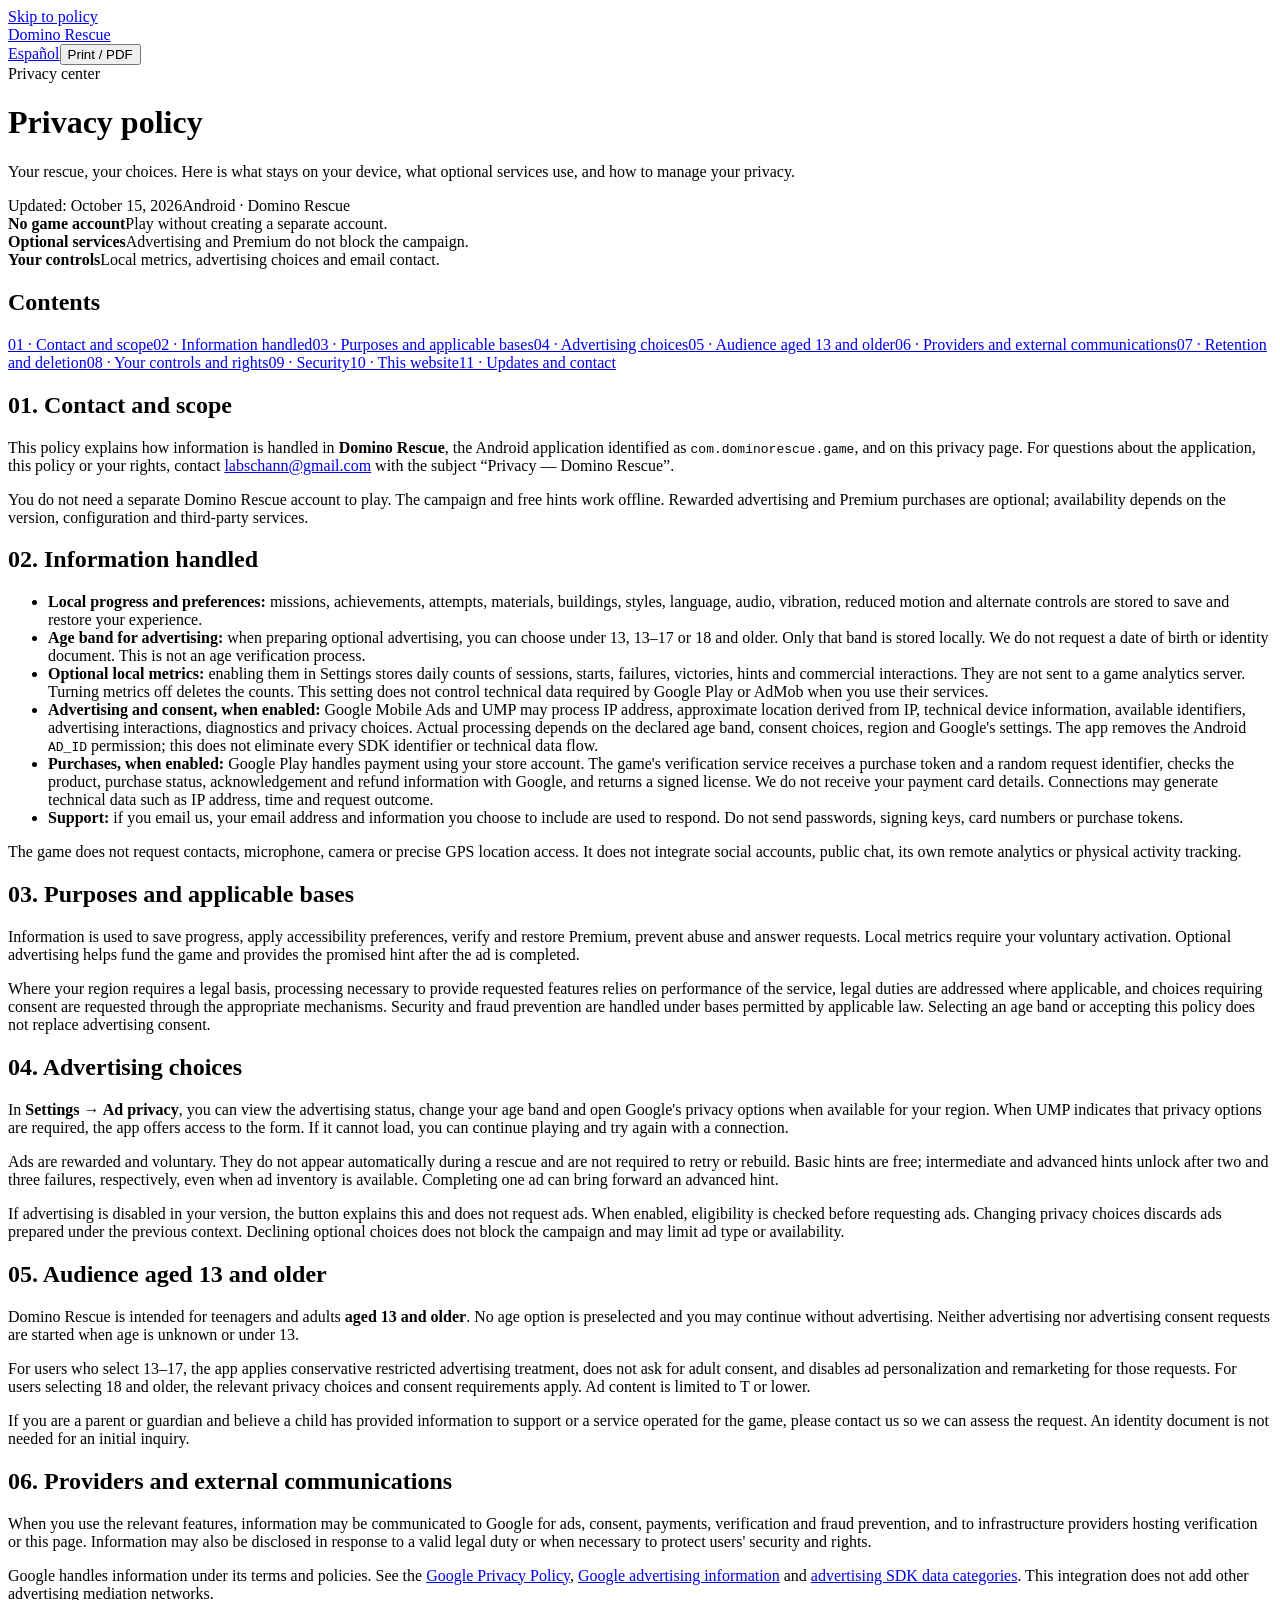
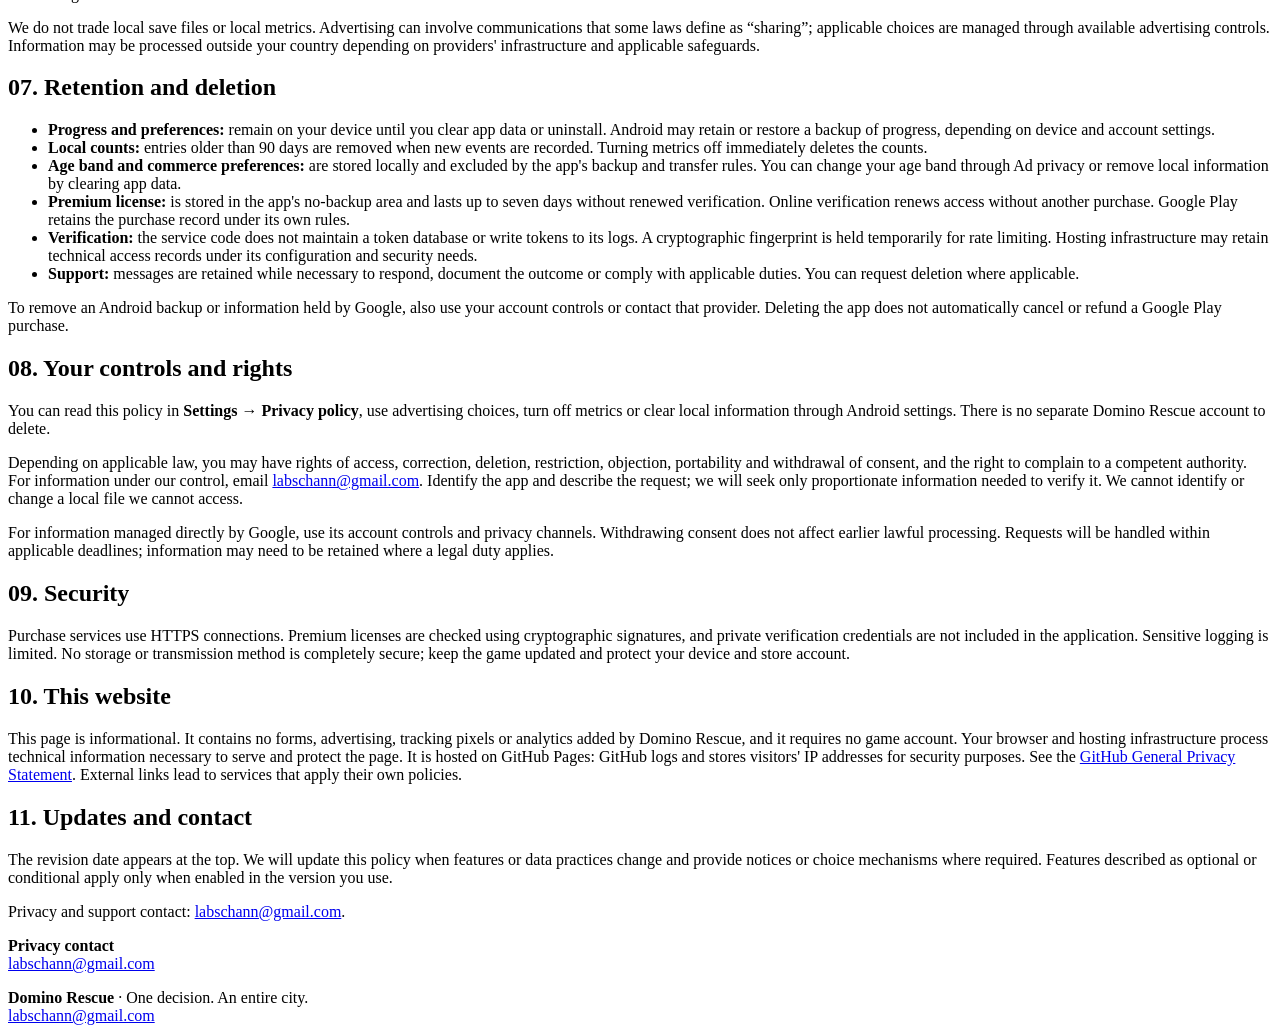
==== privacy-en.html @ f4d6b591 "Publicar política de privacidad bilingüe de Domino Rescue" ====
<!doctype html>
<html lang="en"><head><meta charset="utf-8"><meta name="viewport" content="width=device-width,initial-scale=1"><title>Privacy policy · Domino Rescue</title><meta name="description" content="Your rescue, your choices. Here is what stays on your device, what optional services use, and how to manage your privacy."><meta name="referrer" content="no-referrer"><meta http-equiv="Content-Security-Policy" content="default-src 'none'; style-src 'self'; script-src 'self'; img-src 'self'; base-uri 'none'; form-action 'none'"><meta name="theme-color" content="#0c2335"><link rel="stylesheet" href="/domino-rescue-privacidad/styles.css"><link rel="canonical" href="https://labschann.github.io/domino-rescue-privacidad/privacy-en.html"><link rel="alternate" hreflang="es" href="https://labschann.github.io/domino-rescue-privacidad/"><link rel="alternate" hreflang="en" href="https://labschann.github.io/domino-rescue-privacidad/privacy-en.html"></head>
<body><a class="skip" href="#policy">Skip to policy</a><header><div class="top"><a class="brand" href="/domino-rescue-privacidad/privacy-en.html"><span class="tiles" aria-hidden="true"><i class="tile"></i><i class="tile"></i></span>Domino Rescue</a><div class="tools"><a href="/domino-rescue-privacidad/" lang="es">Español</a><button type="button" id="print">Print / PDF</button></div></div></header>
<main><div class="hero"><div class="eyebrow">Privacy center</div><h1>Privacy policy</h1><p class="intro">Your rescue, your choices. Here is what stays on your device, what optional services use, and how to manage your privacy.</p><div class="meta"><span>Updated: October 15, 2026</span><span>Android · Domino Rescue</span></div><div class="summary"><div><strong>No game account</strong>Play without creating a separate account.</div><div><strong>Optional services</strong>Advertising and Premium do not block the campaign.</div><div><strong>Your controls</strong>Local metrics, advertising choices and email contact.</div></div></div>
<div class="layout"><nav class="toc" aria-label="Policy contents"><h2>Contents</h2><a href="#responsable">01 · Contact and scope</a><a href="#datos">02 · Information handled</a><a href="#fines">03 · Purposes and applicable bases</a><a href="#anuncios">04 · Advertising choices</a><a href="#menores">05 · Audience aged 13 and older</a><a href="#terceros">06 · Providers and external communications</a><a href="#conservacion">07 · Retention and deletion</a><a href="#derechos">08 · Your controls and rights</a><a href="#seguridad">09 · Security</a><a href="#web">10 · This website</a><a href="#cambios">11 · Updates and contact</a></nav><article id="policy"><section id="responsable"><h2>01. Contact and scope</h2><p>This policy explains how information is handled in <strong>Domino Rescue</strong>, the Android application identified as <code>com.dominorescue.game</code>, and on this privacy page. For questions about the application, this policy or your rights, contact <a href="mailto:labschann@gmail.com">labschann@gmail.com</a> with the subject “Privacy — Domino Rescue”.</p>
<p>You do not need a separate Domino Rescue account to play. The campaign and free hints work offline. Rewarded advertising and Premium purchases are optional; availability depends on the version, configuration and third-party services.</p></section>
<section id="datos"><h2>02. Information handled</h2><ul><li><strong>Local progress and preferences:</strong> missions, achievements, attempts, materials, buildings, styles, language, audio, vibration, reduced motion and alternate controls are stored to save and restore your experience.</li>
<li><strong>Age band for advertising:</strong> when preparing optional advertising, you can choose under 13, 13–17 or 18 and older. Only that band is stored locally. We do not request a date of birth or identity document. This is not an age verification process.</li>
<li><strong>Optional local metrics:</strong> enabling them in Settings stores daily counts of sessions, starts, failures, victories, hints and commercial interactions. They are not sent to a game analytics server. Turning metrics off deletes the counts. This setting does not control technical data required by Google Play or AdMob when you use their services.</li>
<li><strong>Advertising and consent, when enabled:</strong> Google Mobile Ads and UMP may process IP address, approximate location derived from IP, technical device information, available identifiers, advertising interactions, diagnostics and privacy choices. Actual processing depends on the declared age band, consent choices, region and Google's settings. The app removes the Android <code>AD_ID</code> permission; this does not eliminate every SDK identifier or technical data flow.</li>
<li><strong>Purchases, when enabled:</strong> Google Play handles payment using your store account. The game's verification service receives a purchase token and a random request identifier, checks the product, purchase status, acknowledgement and refund information with Google, and returns a signed license. We do not receive your payment card details. Connections may generate technical data such as IP address, time and request outcome.</li>
<li><strong>Support:</strong> if you email us, your email address and information you choose to include are used to respond. Do not send passwords, signing keys, card numbers or purchase tokens.</li></ul>
<p>The game does not request contacts, microphone, camera or precise GPS location access. It does not integrate social accounts, public chat, its own remote analytics or physical activity tracking.</p></section>
<section id="fines"><h2>03. Purposes and applicable bases</h2><p>Information is used to save progress, apply accessibility preferences, verify and restore Premium, prevent abuse and answer requests. Local metrics require your voluntary activation. Optional advertising helps fund the game and provides the promised hint after the ad is completed.</p>
<p>Where your region requires a legal basis, processing necessary to provide requested features relies on performance of the service, legal duties are addressed where applicable, and choices requiring consent are requested through the appropriate mechanisms. Security and fraud prevention are handled under bases permitted by applicable law. Selecting an age band or accepting this policy does not replace advertising consent.</p></section>
<section id="anuncios"><h2>04. Advertising choices</h2><p>In <strong>Settings → Ad privacy</strong>, you can view the advertising status, change your age band and open Google's privacy options when available for your region. When UMP indicates that privacy options are required, the app offers access to the form. If it cannot load, you can continue playing and try again with a connection.</p>
<p>Ads are rewarded and voluntary. They do not appear automatically during a rescue and are not required to retry or rebuild. Basic hints are free; intermediate and advanced hints unlock after two and three failures, respectively, even when ad inventory is available. Completing one ad can bring forward an advanced hint.</p>
<p>If advertising is disabled in your version, the button explains this and does not request ads. When enabled, eligibility is checked before requesting ads. Changing privacy choices discards ads prepared under the previous context. Declining optional choices does not block the campaign and may limit ad type or availability.</p></section>
<section id="menores"><h2>05. Audience aged 13 and older</h2><p>Domino Rescue is intended for teenagers and adults <strong>aged 13 and older</strong>. No age option is preselected and you may continue without advertising. Neither advertising nor advertising consent requests are started when age is unknown or under 13.</p>
<p>For users who select 13–17, the app applies conservative restricted advertising treatment, does not ask for adult consent, and disables ad personalization and remarketing for those requests. For users selecting 18 and older, the relevant privacy choices and consent requirements apply. Ad content is limited to T or lower.</p>
<p>If you are a parent or guardian and believe a child has provided information to support or a service operated for the game, please contact us so we can assess the request. An identity document is not needed for an initial inquiry.</p></section>
<section id="terceros"><h2>06. Providers and external communications</h2><p>When you use the relevant features, information may be communicated to Google for ads, consent, payments, verification and fraud prevention, and to infrastructure providers hosting verification or this page. Information may also be disclosed in response to a valid legal duty or when necessary to protect users' security and rights.</p>
<p>Google handles information under its terms and policies. See the <a href="https://policies.google.com/privacy">Google Privacy Policy</a>, <a href="https://policies.google.com/technologies/ads">Google advertising information</a> and <a href="https://developers.google.com/admob/android/privacy/play-data-disclosure">advertising SDK data categories</a>. This integration does not add other advertising mediation networks.</p>
<p>We do not trade local save files or local metrics. Advertising can involve communications that some laws define as “sharing”; applicable choices are managed through available advertising controls. Information may be processed outside your country depending on providers' infrastructure and applicable safeguards.</p></section>
<section id="conservacion"><h2>07. Retention and deletion</h2><ul><li><strong>Progress and preferences:</strong> remain on your device until you clear app data or uninstall. Android may retain or restore a backup of progress, depending on device and account settings.</li>
<li><strong>Local counts:</strong> entries older than 90 days are removed when new events are recorded. Turning metrics off immediately deletes the counts.</li>
<li><strong>Age band and commerce preferences:</strong> are stored locally and excluded by the app's backup and transfer rules. You can change your age band through Ad privacy or remove local information by clearing app data.</li>
<li><strong>Premium license:</strong> is stored in the app's no-backup area and lasts up to seven days without renewed verification. Online verification renews access without another purchase. Google Play retains the purchase record under its own rules.</li>
<li><strong>Verification:</strong> the service code does not maintain a token database or write tokens to its logs. A cryptographic fingerprint is held temporarily for rate limiting. Hosting infrastructure may retain technical access records under its configuration and security needs.</li>
<li><strong>Support:</strong> messages are retained while necessary to respond, document the outcome or comply with applicable duties. You can request deletion where applicable.</li></ul>
<p>To remove an Android backup or information held by Google, also use your account controls or contact that provider. Deleting the app does not automatically cancel or refund a Google Play purchase.</p></section>
<section id="derechos"><h2>08. Your controls and rights</h2><p>You can read this policy in <strong>Settings → Privacy policy</strong>, use advertising choices, turn off metrics or clear local information through Android settings. There is no separate Domino Rescue account to delete.</p>
<p>Depending on applicable law, you may have rights of access, correction, deletion, restriction, objection, portability and withdrawal of consent, and the right to complain to a competent authority. For information under our control, email <a href="mailto:labschann@gmail.com">labschann@gmail.com</a>. Identify the app and describe the request; we will seek only proportionate information needed to verify it. We cannot identify or change a local file we cannot access.</p>
<p>For information managed directly by Google, use its account controls and privacy channels. Withdrawing consent does not affect earlier lawful processing. Requests will be handled within applicable deadlines; information may need to be retained where a legal duty applies.</p></section>
<section id="seguridad"><h2>09. Security</h2><p>Purchase services use HTTPS connections. Premium licenses are checked using cryptographic signatures, and private verification credentials are not included in the application. Sensitive logging is limited. No storage or transmission method is completely secure; keep the game updated and protect your device and store account.</p></section>
<section id="web"><h2>10. This website</h2><p>This page is informational. It contains no forms, advertising, tracking pixels or analytics added by Domino Rescue, and it requires no game account. Your browser and hosting infrastructure process technical information necessary to serve and protect the page. It is hosted on GitHub Pages: GitHub logs and stores visitors' IP addresses for security purposes. See the <a href="https://docs.github.com/en/site-policy/privacy-policies/github-general-privacy-statement">GitHub General Privacy Statement</a>. External links lead to services that apply their own policies.</p></section>
<section id="cambios"><h2>11. Updates and contact</h2><p>The revision date appears at the top. We will update this policy when features or data practices change and provide notices or choice mechanisms where required. Features described as optional or conditional apply only when enabled in the version you use.</p>
<p>Privacy and support contact: <a href="mailto:labschann@gmail.com">labschann@gmail.com</a>.</p></section><p class="contact"><strong>Privacy contact</strong><br><a href="mailto:labschann@gmail.com">labschann@gmail.com</a></p></article></div></main>
<footer><strong>Domino Rescue</strong> · One decision. An entire city.<br><a href="mailto:labschann@gmail.com">labschann@gmail.com</a></footer><script src="/domino-rescue-privacidad/page.js" defer></script></body></html>
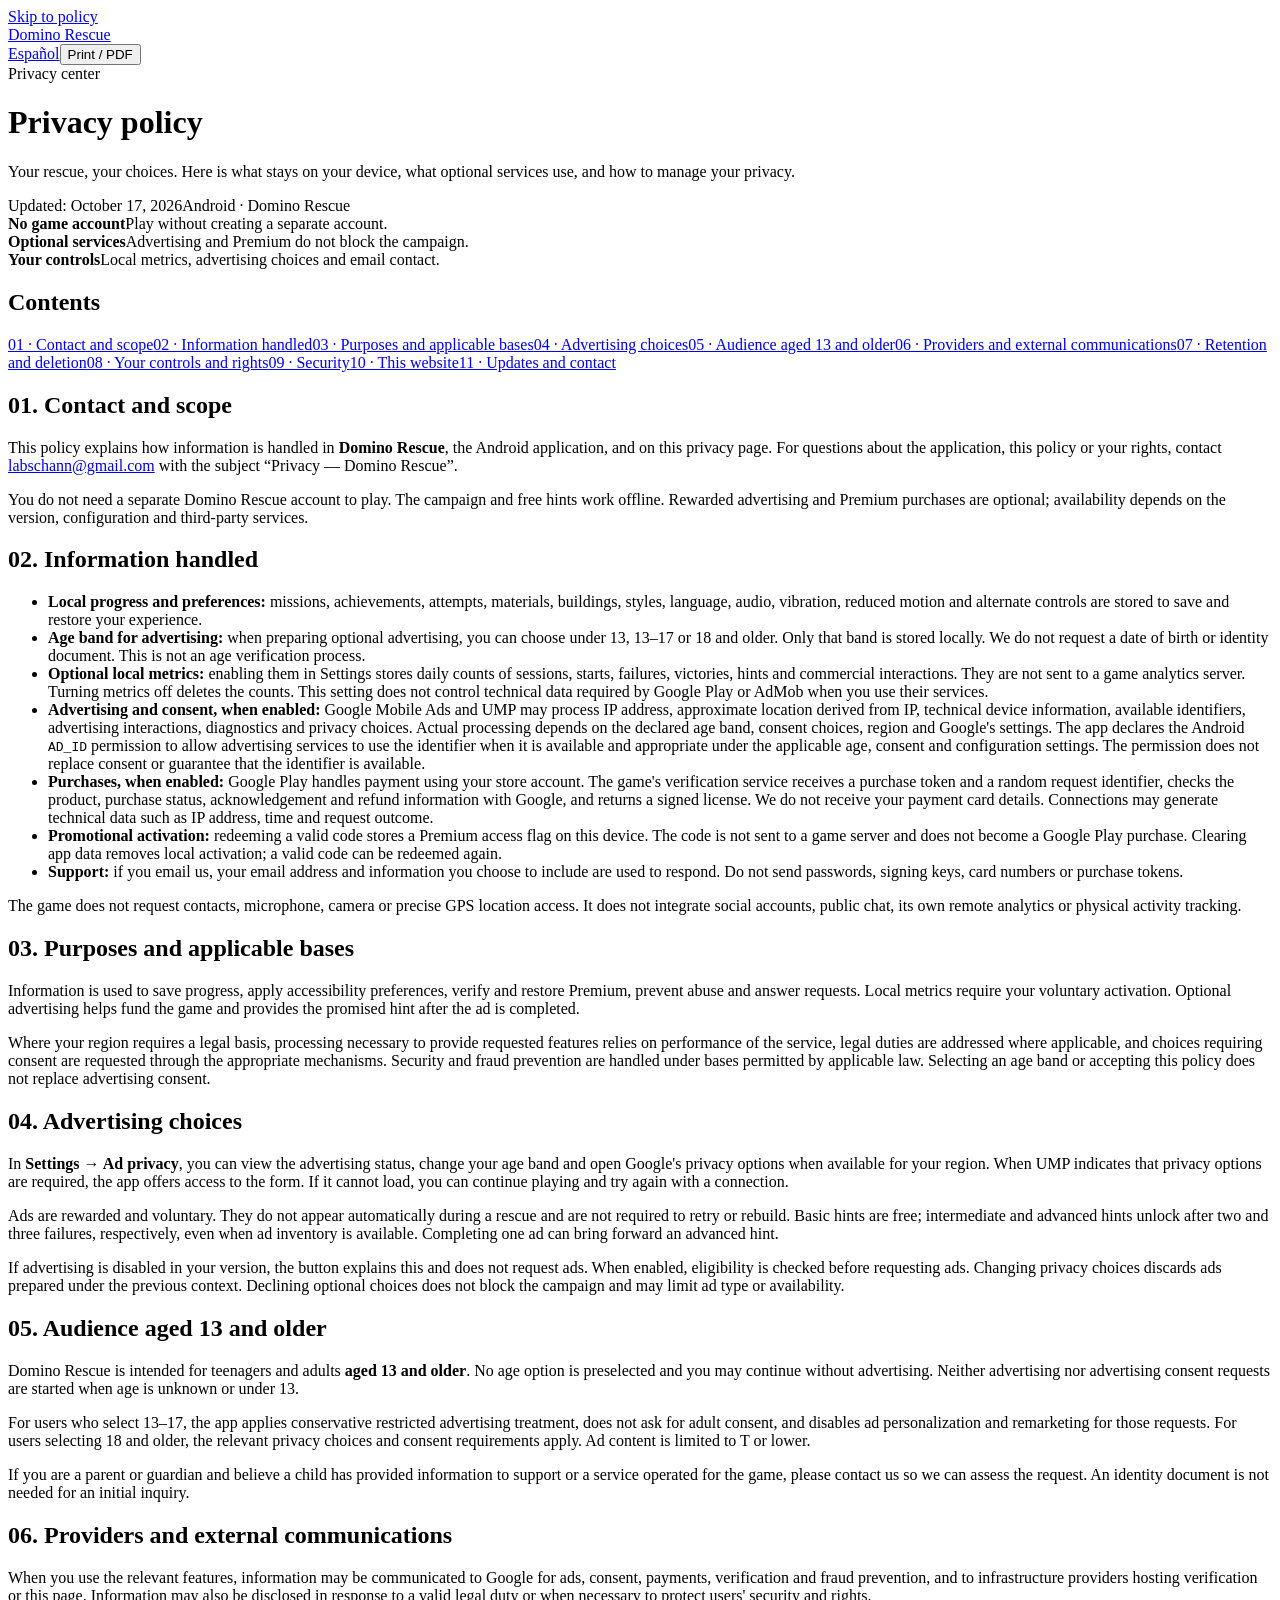
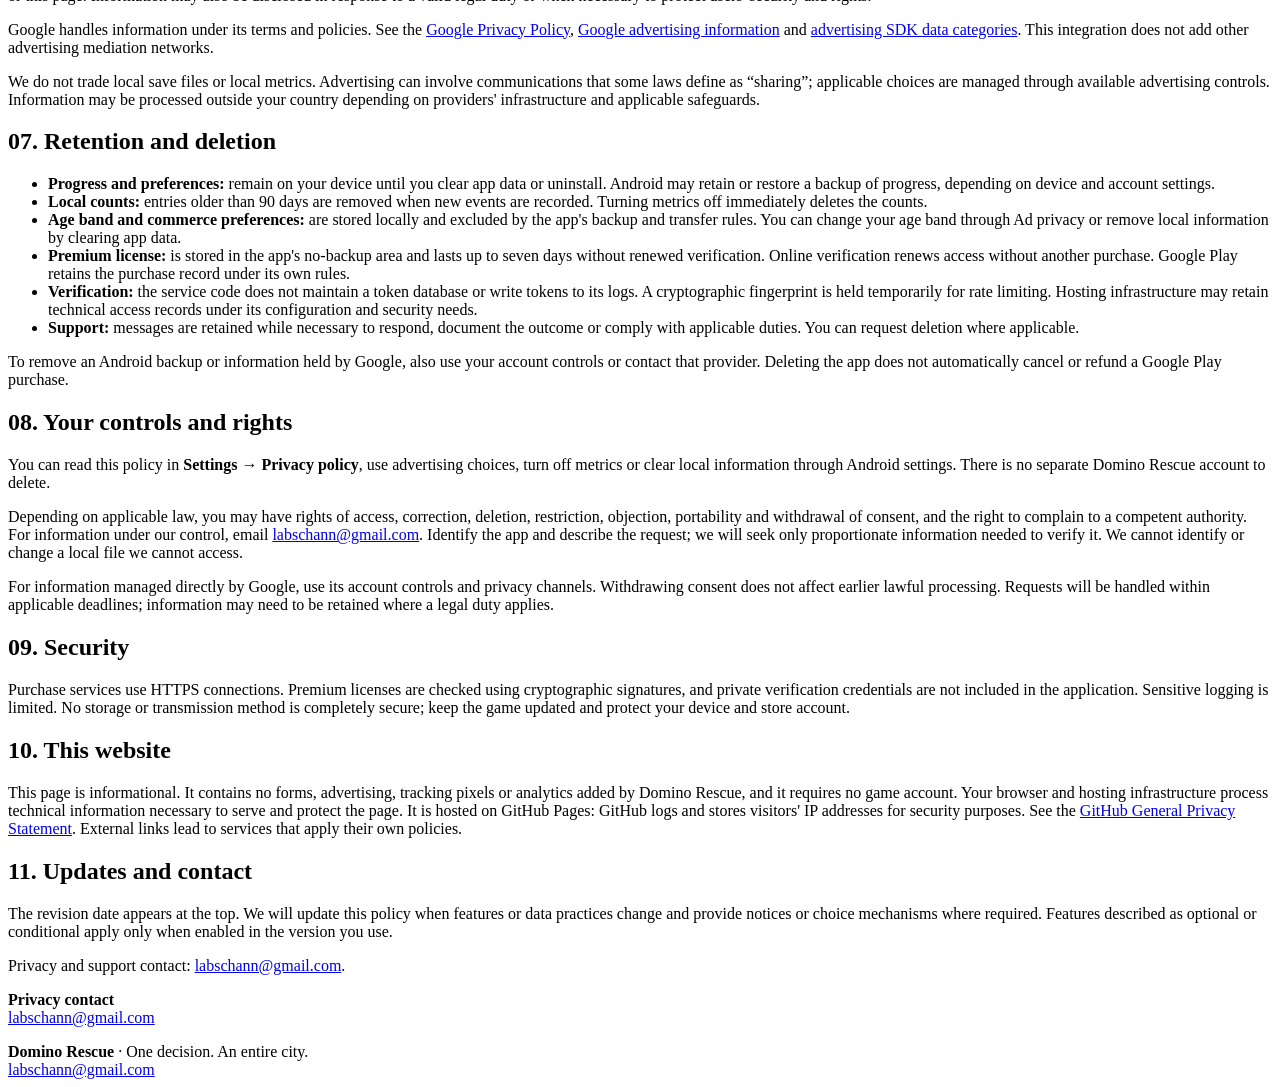
==== commit 950d45bc: "Actualizar privacidad: retirar identificador y explicar AD_ID y promoción" ====
--- a/privacy-en.html
+++ b/privacy-en.html
@@ -1,14 +1,15 @@
 <!doctype html>
 <html lang="en"><head><meta charset="utf-8"><meta name="viewport" content="width=device-width,initial-scale=1"><title>Privacy policy · Domino Rescue</title><meta name="description" content="Your rescue, your choices. Here is what stays on your device, what optional services use, and how to manage your privacy."><meta name="referrer" content="no-referrer"><meta http-equiv="Content-Security-Policy" content="default-src 'none'; style-src 'self'; script-src 'self'; img-src 'self'; base-uri 'none'; form-action 'none'"><meta name="theme-color" content="#0c2335"><link rel="stylesheet" href="/domino-rescue-privacidad/styles.css"><link rel="canonical" href="https://labschann.github.io/domino-rescue-privacidad/privacy-en.html"><link rel="alternate" hreflang="es" href="https://labschann.github.io/domino-rescue-privacidad/"><link rel="alternate" hreflang="en" href="https://labschann.github.io/domino-rescue-privacidad/privacy-en.html"></head>
 <body><a class="skip" href="#policy">Skip to policy</a><header><div class="top"><a class="brand" href="/domino-rescue-privacidad/privacy-en.html"><span class="tiles" aria-hidden="true"><i class="tile"></i><i class="tile"></i></span>Domino Rescue</a><div class="tools"><a href="/domino-rescue-privacidad/" lang="es">Español</a><button type="button" id="print">Print / PDF</button></div></div></header>
-<main><div class="hero"><div class="eyebrow">Privacy center</div><h1>Privacy policy</h1><p class="intro">Your rescue, your choices. Here is what stays on your device, what optional services use, and how to manage your privacy.</p><div class="meta"><span>Updated: October 15, 2026</span><span>Android · Domino Rescue</span></div><div class="summary"><div><strong>No game account</strong>Play without creating a separate account.</div><div><strong>Optional services</strong>Advertising and Premium do not block the campaign.</div><div><strong>Your controls</strong>Local metrics, advertising choices and email contact.</div></div></div>
-<div class="layout"><nav class="toc" aria-label="Policy contents"><h2>Contents</h2><a href="#responsable">01 · Contact and scope</a><a href="#datos">02 · Information handled</a><a href="#fines">03 · Purposes and applicable bases</a><a href="#anuncios">04 · Advertising choices</a><a href="#menores">05 · Audience aged 13 and older</a><a href="#terceros">06 · Providers and external communications</a><a href="#conservacion">07 · Retention and deletion</a><a href="#derechos">08 · Your controls and rights</a><a href="#seguridad">09 · Security</a><a href="#web">10 · This website</a><a href="#cambios">11 · Updates and contact</a></nav><article id="policy"><section id="responsable"><h2>01. Contact and scope</h2><p>This policy explains how information is handled in <strong>Domino Rescue</strong>, the Android application identified as <code>com.dominorescue.game</code>, and on this privacy page. For questions about the application, this policy or your rights, contact <a href="mailto:labschann@gmail.com">labschann@gmail.com</a> with the subject “Privacy — Domino Rescue”.</p>
+<main><div class="hero"><div class="eyebrow">Privacy center</div><h1>Privacy policy</h1><p class="intro">Your rescue, your choices. Here is what stays on your device, what optional services use, and how to manage your privacy.</p><div class="meta"><span>Updated: October 17, 2026</span><span>Android · Domino Rescue</span></div><div class="summary"><div><strong>No game account</strong>Play without creating a separate account.</div><div><strong>Optional services</strong>Advertising and Premium do not block the campaign.</div><div><strong>Your controls</strong>Local metrics, advertising choices and email contact.</div></div></div>
+<div class="layout"><nav class="toc" aria-label="Policy contents"><h2>Contents</h2><a href="#responsable">01 · Contact and scope</a><a href="#datos">02 · Information handled</a><a href="#fines">03 · Purposes and applicable bases</a><a href="#anuncios">04 · Advertising choices</a><a href="#menores">05 · Audience aged 13 and older</a><a href="#terceros">06 · Providers and external communications</a><a href="#conservacion">07 · Retention and deletion</a><a href="#derechos">08 · Your controls and rights</a><a href="#seguridad">09 · Security</a><a href="#web">10 · This website</a><a href="#cambios">11 · Updates and contact</a></nav><article id="policy"><section id="responsable"><h2>01. Contact and scope</h2><p>This policy explains how information is handled in <strong>Domino Rescue</strong>, the Android application, and on this privacy page. For questions about the application, this policy or your rights, contact <a href="mailto:labschann@gmail.com">labschann@gmail.com</a> with the subject “Privacy — Domino Rescue”.</p>
 <p>You do not need a separate Domino Rescue account to play. The campaign and free hints work offline. Rewarded advertising and Premium purchases are optional; availability depends on the version, configuration and third-party services.</p></section>
 <section id="datos"><h2>02. Information handled</h2><ul><li><strong>Local progress and preferences:</strong> missions, achievements, attempts, materials, buildings, styles, language, audio, vibration, reduced motion and alternate controls are stored to save and restore your experience.</li>
 <li><strong>Age band for advertising:</strong> when preparing optional advertising, you can choose under 13, 13–17 or 18 and older. Only that band is stored locally. We do not request a date of birth or identity document. This is not an age verification process.</li>
 <li><strong>Optional local metrics:</strong> enabling them in Settings stores daily counts of sessions, starts, failures, victories, hints and commercial interactions. They are not sent to a game analytics server. Turning metrics off deletes the counts. This setting does not control technical data required by Google Play or AdMob when you use their services.</li>
-<li><strong>Advertising and consent, when enabled:</strong> Google Mobile Ads and UMP may process IP address, approximate location derived from IP, technical device information, available identifiers, advertising interactions, diagnostics and privacy choices. Actual processing depends on the declared age band, consent choices, region and Google's settings. The app removes the Android <code>AD_ID</code> permission; this does not eliminate every SDK identifier or technical data flow.</li>
+<li><strong>Advertising and consent, when enabled:</strong> Google Mobile Ads and UMP may process IP address, approximate location derived from IP, technical device information, available identifiers, advertising interactions, diagnostics and privacy choices. Actual processing depends on the declared age band, consent choices, region and Google's settings. The app declares the Android <code>AD_ID</code> permission to allow advertising services to use the identifier when it is available and appropriate under the applicable age, consent and configuration settings. The permission does not replace consent or guarantee that the identifier is available.</li>
 <li><strong>Purchases, when enabled:</strong> Google Play handles payment using your store account. The game's verification service receives a purchase token and a random request identifier, checks the product, purchase status, acknowledgement and refund information with Google, and returns a signed license. We do not receive your payment card details. Connections may generate technical data such as IP address, time and request outcome.</li>
+<li><strong>Promotional activation:</strong> redeeming a valid code stores a Premium access flag on this device. The code is not sent to a game server and does not become a Google Play purchase. Clearing app data removes local activation; a valid code can be redeemed again.</li>
 <li><strong>Support:</strong> if you email us, your email address and information you choose to include are used to respond. Do not send passwords, signing keys, card numbers or purchase tokens.</li></ul>
 <p>The game does not request contacts, microphone, camera or precise GPS location access. It does not integrate social accounts, public chat, its own remote analytics or physical activity tracking.</p></section>
 <section id="fines"><h2>03. Purposes and applicable bases</h2><p>Information is used to save progress, apply accessibility preferences, verify and restore Premium, prevent abuse and answer requests. Local metrics require your voluntary activation. Optional advertising helps fund the game and provides the promised hint after the ad is completed.</p>
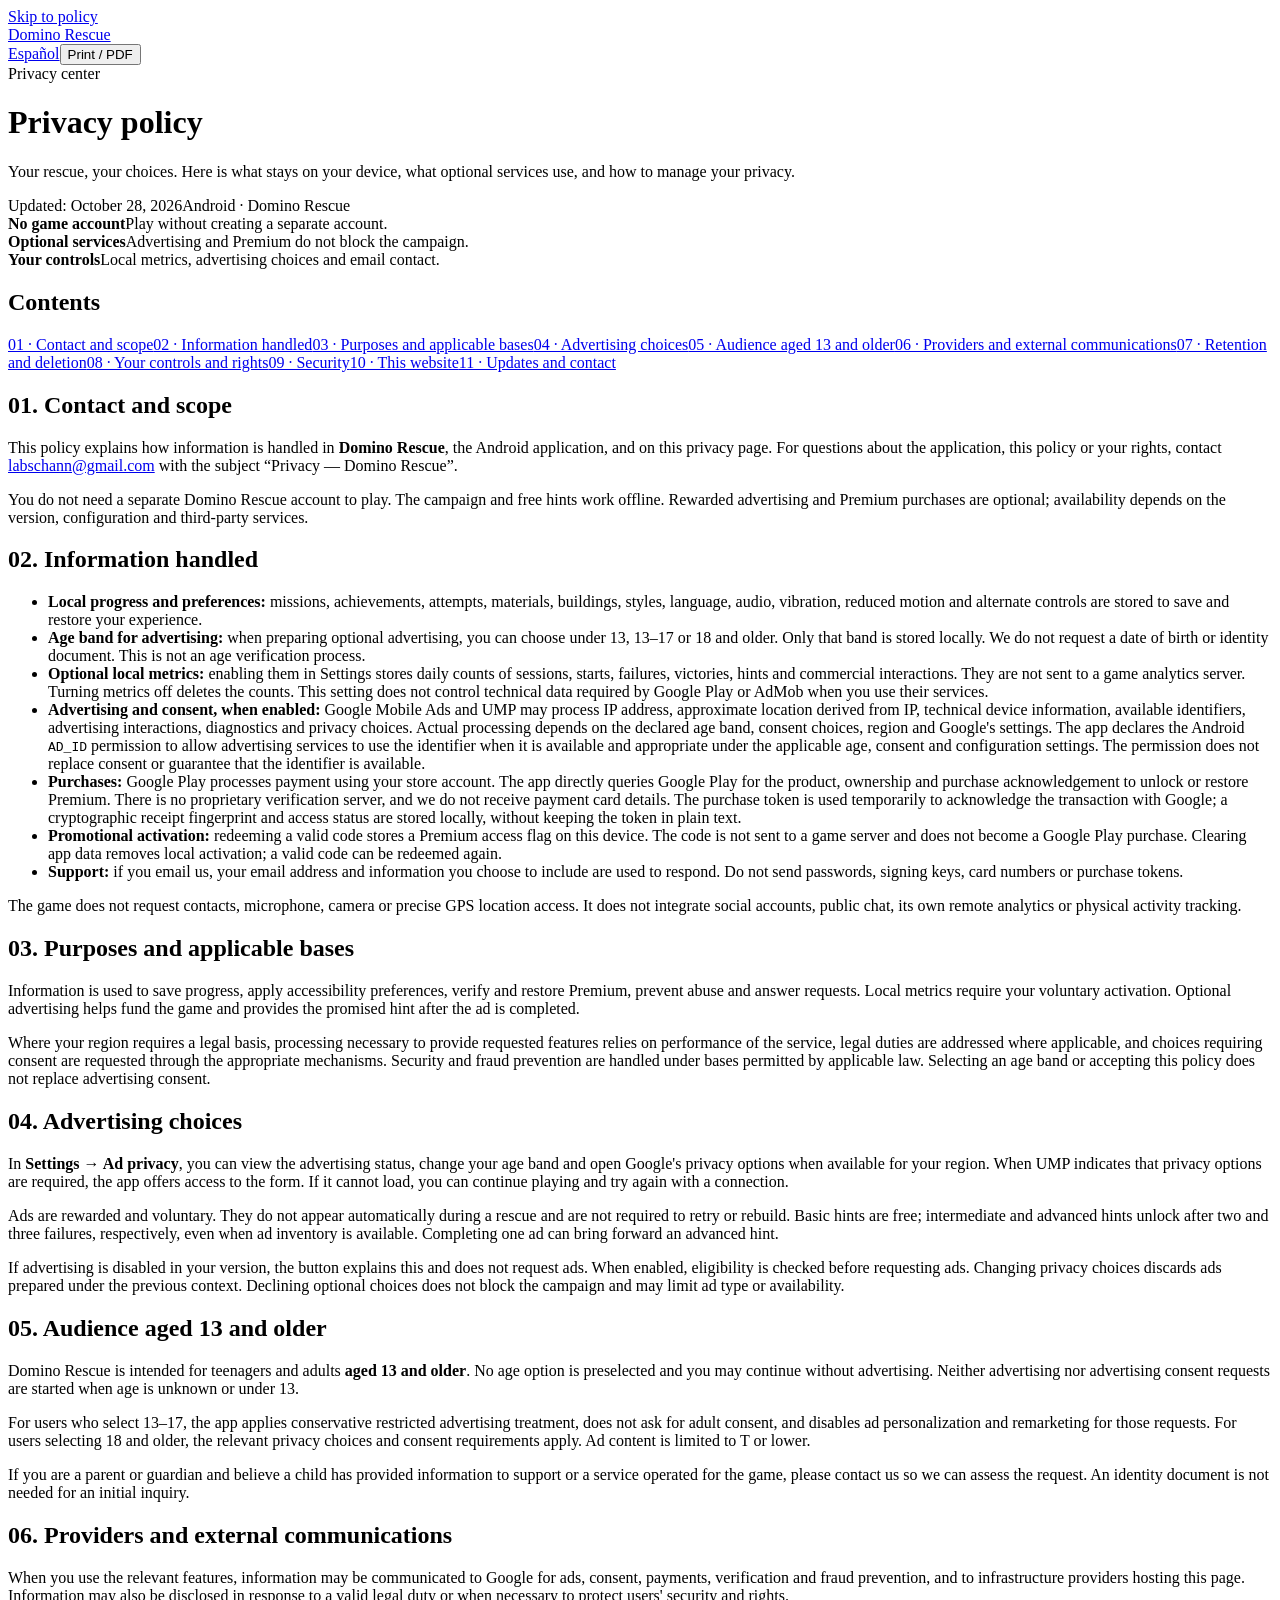
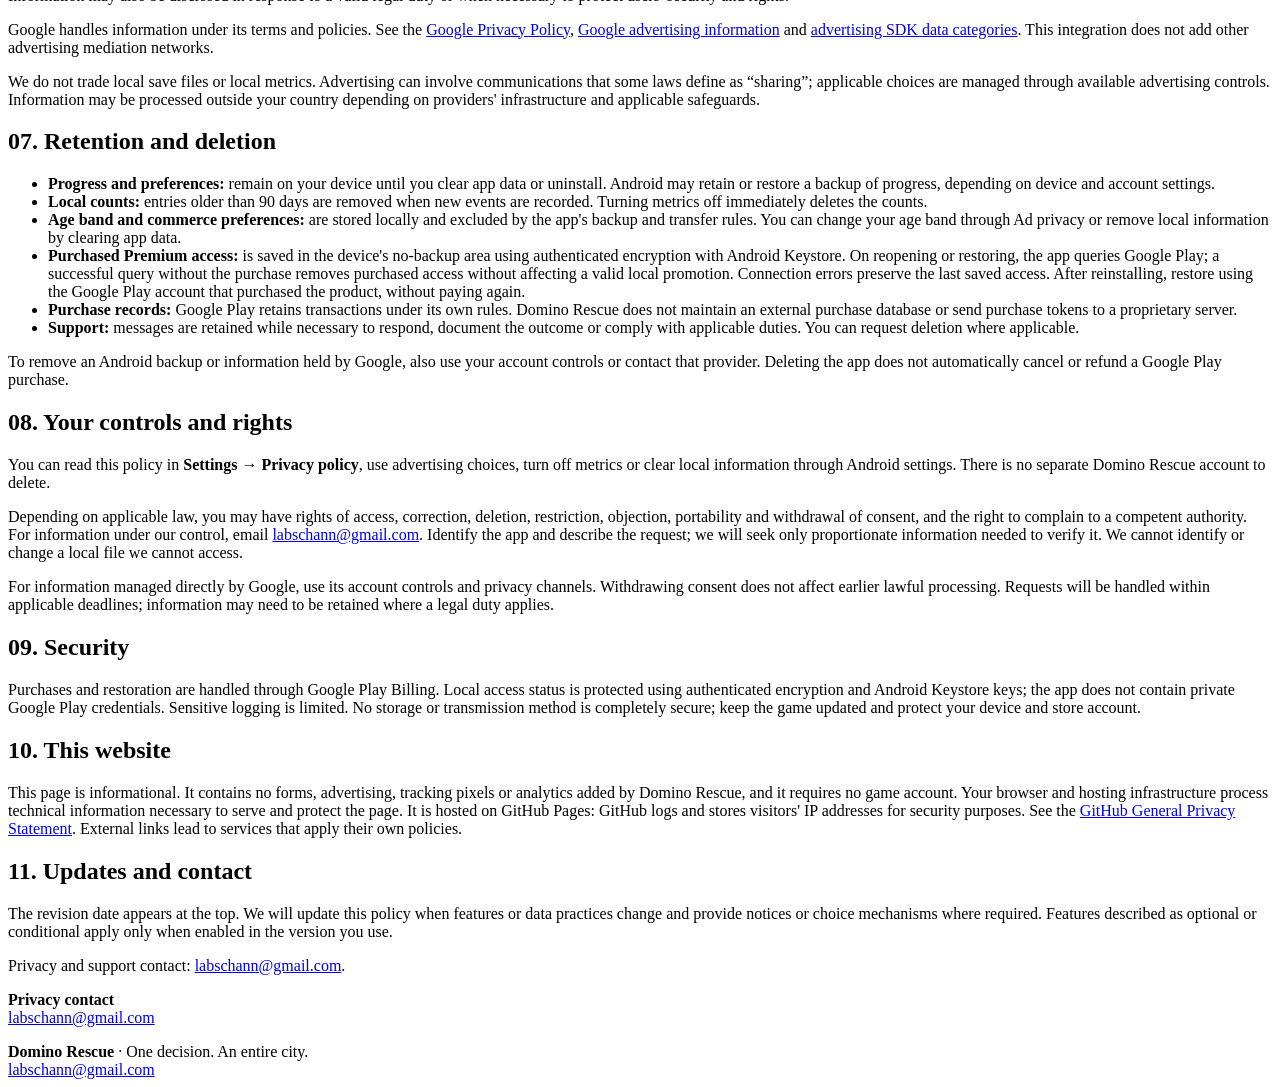
==== commit 8b50b8ef: "Describe direct Google Play Billing and protected local Premium access" ====
--- a/privacy-en.html
+++ b/privacy-en.html
@@ -1,14 +1,14 @@
 <!doctype html>
 <html lang="en"><head><meta charset="utf-8"><meta name="viewport" content="width=device-width,initial-scale=1"><title>Privacy policy · Domino Rescue</title><meta name="description" content="Your rescue, your choices. Here is what stays on your device, what optional services use, and how to manage your privacy."><meta name="referrer" content="no-referrer"><meta http-equiv="Content-Security-Policy" content="default-src 'none'; style-src 'self'; script-src 'self'; img-src 'self'; base-uri 'none'; form-action 'none'"><meta name="theme-color" content="#0c2335"><link rel="stylesheet" href="/domino-rescue-privacidad/styles.css"><link rel="canonical" href="https://labschann.github.io/domino-rescue-privacidad/privacy-en.html"><link rel="alternate" hreflang="es" href="https://labschann.github.io/domino-rescue-privacidad/"><link rel="alternate" hreflang="en" href="https://labschann.github.io/domino-rescue-privacidad/privacy-en.html"></head>
 <body><a class="skip" href="#policy">Skip to policy</a><header><div class="top"><a class="brand" href="/domino-rescue-privacidad/privacy-en.html"><span class="tiles" aria-hidden="true"><i class="tile"></i><i class="tile"></i></span>Domino Rescue</a><div class="tools"><a href="/domino-rescue-privacidad/" lang="es">Español</a><button type="button" id="print">Print / PDF</button></div></div></header>
-<main><div class="hero"><div class="eyebrow">Privacy center</div><h1>Privacy policy</h1><p class="intro">Your rescue, your choices. Here is what stays on your device, what optional services use, and how to manage your privacy.</p><div class="meta"><span>Updated: October 17, 2026</span><span>Android · Domino Rescue</span></div><div class="summary"><div><strong>No game account</strong>Play without creating a separate account.</div><div><strong>Optional services</strong>Advertising and Premium do not block the campaign.</div><div><strong>Your controls</strong>Local metrics, advertising choices and email contact.</div></div></div>
+<main><div class="hero"><div class="eyebrow">Privacy center</div><h1>Privacy policy</h1><p class="intro">Your rescue, your choices. Here is what stays on your device, what optional services use, and how to manage your privacy.</p><div class="meta"><span>Updated: October 28, 2026</span><span>Android · Domino Rescue</span></div><div class="summary"><div><strong>No game account</strong>Play without creating a separate account.</div><div><strong>Optional services</strong>Advertising and Premium do not block the campaign.</div><div><strong>Your controls</strong>Local metrics, advertising choices and email contact.</div></div></div>
 <div class="layout"><nav class="toc" aria-label="Policy contents"><h2>Contents</h2><a href="#responsable">01 · Contact and scope</a><a href="#datos">02 · Information handled</a><a href="#fines">03 · Purposes and applicable bases</a><a href="#anuncios">04 · Advertising choices</a><a href="#menores">05 · Audience aged 13 and older</a><a href="#terceros">06 · Providers and external communications</a><a href="#conservacion">07 · Retention and deletion</a><a href="#derechos">08 · Your controls and rights</a><a href="#seguridad">09 · Security</a><a href="#web">10 · This website</a><a href="#cambios">11 · Updates and contact</a></nav><article id="policy"><section id="responsable"><h2>01. Contact and scope</h2><p>This policy explains how information is handled in <strong>Domino Rescue</strong>, the Android application, and on this privacy page. For questions about the application, this policy or your rights, contact <a href="mailto:labschann@gmail.com">labschann@gmail.com</a> with the subject “Privacy — Domino Rescue”.</p>
 <p>You do not need a separate Domino Rescue account to play. The campaign and free hints work offline. Rewarded advertising and Premium purchases are optional; availability depends on the version, configuration and third-party services.</p></section>
 <section id="datos"><h2>02. Information handled</h2><ul><li><strong>Local progress and preferences:</strong> missions, achievements, attempts, materials, buildings, styles, language, audio, vibration, reduced motion and alternate controls are stored to save and restore your experience.</li>
 <li><strong>Age band for advertising:</strong> when preparing optional advertising, you can choose under 13, 13–17 or 18 and older. Only that band is stored locally. We do not request a date of birth or identity document. This is not an age verification process.</li>
 <li><strong>Optional local metrics:</strong> enabling them in Settings stores daily counts of sessions, starts, failures, victories, hints and commercial interactions. They are not sent to a game analytics server. Turning metrics off deletes the counts. This setting does not control technical data required by Google Play or AdMob when you use their services.</li>
 <li><strong>Advertising and consent, when enabled:</strong> Google Mobile Ads and UMP may process IP address, approximate location derived from IP, technical device information, available identifiers, advertising interactions, diagnostics and privacy choices. Actual processing depends on the declared age band, consent choices, region and Google's settings. The app declares the Android <code>AD_ID</code> permission to allow advertising services to use the identifier when it is available and appropriate under the applicable age, consent and configuration settings. The permission does not replace consent or guarantee that the identifier is available.</li>
-<li><strong>Purchases, when enabled:</strong> Google Play handles payment using your store account. The game's verification service receives a purchase token and a random request identifier, checks the product, purchase status, acknowledgement and refund information with Google, and returns a signed license. We do not receive your payment card details. Connections may generate technical data such as IP address, time and request outcome.</li>
+<li><strong>Purchases:</strong> Google Play processes payment using your store account. The app directly queries Google Play for the product, ownership and purchase acknowledgement to unlock or restore Premium. There is no proprietary verification server, and we do not receive payment card details. The purchase token is used temporarily to acknowledge the transaction with Google; a cryptographic receipt fingerprint and access status are stored locally, without keeping the token in plain text.</li>
 <li><strong>Promotional activation:</strong> redeeming a valid code stores a Premium access flag on this device. The code is not sent to a game server and does not become a Google Play purchase. Clearing app data removes local activation; a valid code can be redeemed again.</li>
 <li><strong>Support:</strong> if you email us, your email address and information you choose to include are used to respond. Do not send passwords, signing keys, card numbers or purchase tokens.</li></ul>
 <p>The game does not request contacts, microphone, camera or precise GPS location access. It does not integrate social accounts, public chat, its own remote analytics or physical activity tracking.</p></section>
@@ -20,20 +20,20 @@
 <section id="menores"><h2>05. Audience aged 13 and older</h2><p>Domino Rescue is intended for teenagers and adults <strong>aged 13 and older</strong>. No age option is preselected and you may continue without advertising. Neither advertising nor advertising consent requests are started when age is unknown or under 13.</p>
 <p>For users who select 13–17, the app applies conservative restricted advertising treatment, does not ask for adult consent, and disables ad personalization and remarketing for those requests. For users selecting 18 and older, the relevant privacy choices and consent requirements apply. Ad content is limited to T or lower.</p>
 <p>If you are a parent or guardian and believe a child has provided information to support or a service operated for the game, please contact us so we can assess the request. An identity document is not needed for an initial inquiry.</p></section>
-<section id="terceros"><h2>06. Providers and external communications</h2><p>When you use the relevant features, information may be communicated to Google for ads, consent, payments, verification and fraud prevention, and to infrastructure providers hosting verification or this page. Information may also be disclosed in response to a valid legal duty or when necessary to protect users' security and rights.</p>
+<section id="terceros"><h2>06. Providers and external communications</h2><p>When you use the relevant features, information may be communicated to Google for ads, consent, payments, verification and fraud prevention, and to infrastructure providers hosting this page. Information may also be disclosed in response to a valid legal duty or when necessary to protect users' security and rights.</p>
 <p>Google handles information under its terms and policies. See the <a href="https://policies.google.com/privacy">Google Privacy Policy</a>, <a href="https://policies.google.com/technologies/ads">Google advertising information</a> and <a href="https://developers.google.com/admob/android/privacy/play-data-disclosure">advertising SDK data categories</a>. This integration does not add other advertising mediation networks.</p>
 <p>We do not trade local save files or local metrics. Advertising can involve communications that some laws define as “sharing”; applicable choices are managed through available advertising controls. Information may be processed outside your country depending on providers' infrastructure and applicable safeguards.</p></section>
 <section id="conservacion"><h2>07. Retention and deletion</h2><ul><li><strong>Progress and preferences:</strong> remain on your device until you clear app data or uninstall. Android may retain or restore a backup of progress, depending on device and account settings.</li>
 <li><strong>Local counts:</strong> entries older than 90 days are removed when new events are recorded. Turning metrics off immediately deletes the counts.</li>
 <li><strong>Age band and commerce preferences:</strong> are stored locally and excluded by the app's backup and transfer rules. You can change your age band through Ad privacy or remove local information by clearing app data.</li>
-<li><strong>Premium license:</strong> is stored in the app's no-backup area and lasts up to seven days without renewed verification. Online verification renews access without another purchase. Google Play retains the purchase record under its own rules.</li>
-<li><strong>Verification:</strong> the service code does not maintain a token database or write tokens to its logs. A cryptographic fingerprint is held temporarily for rate limiting. Hosting infrastructure may retain technical access records under its configuration and security needs.</li>
+<li><strong>Purchased Premium access:</strong> is saved in the device's no-backup area using authenticated encryption with Android Keystore. On reopening or restoring, the app queries Google Play; a successful query without the purchase removes purchased access without affecting a valid local promotion. Connection errors preserve the last saved access. After reinstalling, restore using the Google Play account that purchased the product, without paying again.</li>
+<li><strong>Purchase records:</strong> Google Play retains transactions under its own rules. Domino Rescue does not maintain an external purchase database or send purchase tokens to a proprietary server.</li>
 <li><strong>Support:</strong> messages are retained while necessary to respond, document the outcome or comply with applicable duties. You can request deletion where applicable.</li></ul>
 <p>To remove an Android backup or information held by Google, also use your account controls or contact that provider. Deleting the app does not automatically cancel or refund a Google Play purchase.</p></section>
 <section id="derechos"><h2>08. Your controls and rights</h2><p>You can read this policy in <strong>Settings → Privacy policy</strong>, use advertising choices, turn off metrics or clear local information through Android settings. There is no separate Domino Rescue account to delete.</p>
 <p>Depending on applicable law, you may have rights of access, correction, deletion, restriction, objection, portability and withdrawal of consent, and the right to complain to a competent authority. For information under our control, email <a href="mailto:labschann@gmail.com">labschann@gmail.com</a>. Identify the app and describe the request; we will seek only proportionate information needed to verify it. We cannot identify or change a local file we cannot access.</p>
 <p>For information managed directly by Google, use its account controls and privacy channels. Withdrawing consent does not affect earlier lawful processing. Requests will be handled within applicable deadlines; information may need to be retained where a legal duty applies.</p></section>
-<section id="seguridad"><h2>09. Security</h2><p>Purchase services use HTTPS connections. Premium licenses are checked using cryptographic signatures, and private verification credentials are not included in the application. Sensitive logging is limited. No storage or transmission method is completely secure; keep the game updated and protect your device and store account.</p></section>
+<section id="seguridad"><h2>09. Security</h2><p>Purchases and restoration are handled through Google Play Billing. Local access status is protected using authenticated encryption and Android Keystore keys; the app does not contain private Google Play credentials. Sensitive logging is limited. No storage or transmission method is completely secure; keep the game updated and protect your device and store account.</p></section>
 <section id="web"><h2>10. This website</h2><p>This page is informational. It contains no forms, advertising, tracking pixels or analytics added by Domino Rescue, and it requires no game account. Your browser and hosting infrastructure process technical information necessary to serve and protect the page. It is hosted on GitHub Pages: GitHub logs and stores visitors' IP addresses for security purposes. See the <a href="https://docs.github.com/en/site-policy/privacy-policies/github-general-privacy-statement">GitHub General Privacy Statement</a>. External links lead to services that apply their own policies.</p></section>
 <section id="cambios"><h2>11. Updates and contact</h2><p>The revision date appears at the top. We will update this policy when features or data practices change and provide notices or choice mechanisms where required. Features described as optional or conditional apply only when enabled in the version you use.</p>
 <p>Privacy and support contact: <a href="mailto:labschann@gmail.com">labschann@gmail.com</a>.</p></section><p class="contact"><strong>Privacy contact</strong><br><a href="mailto:labschann@gmail.com">labschann@gmail.com</a></p></article></div></main>
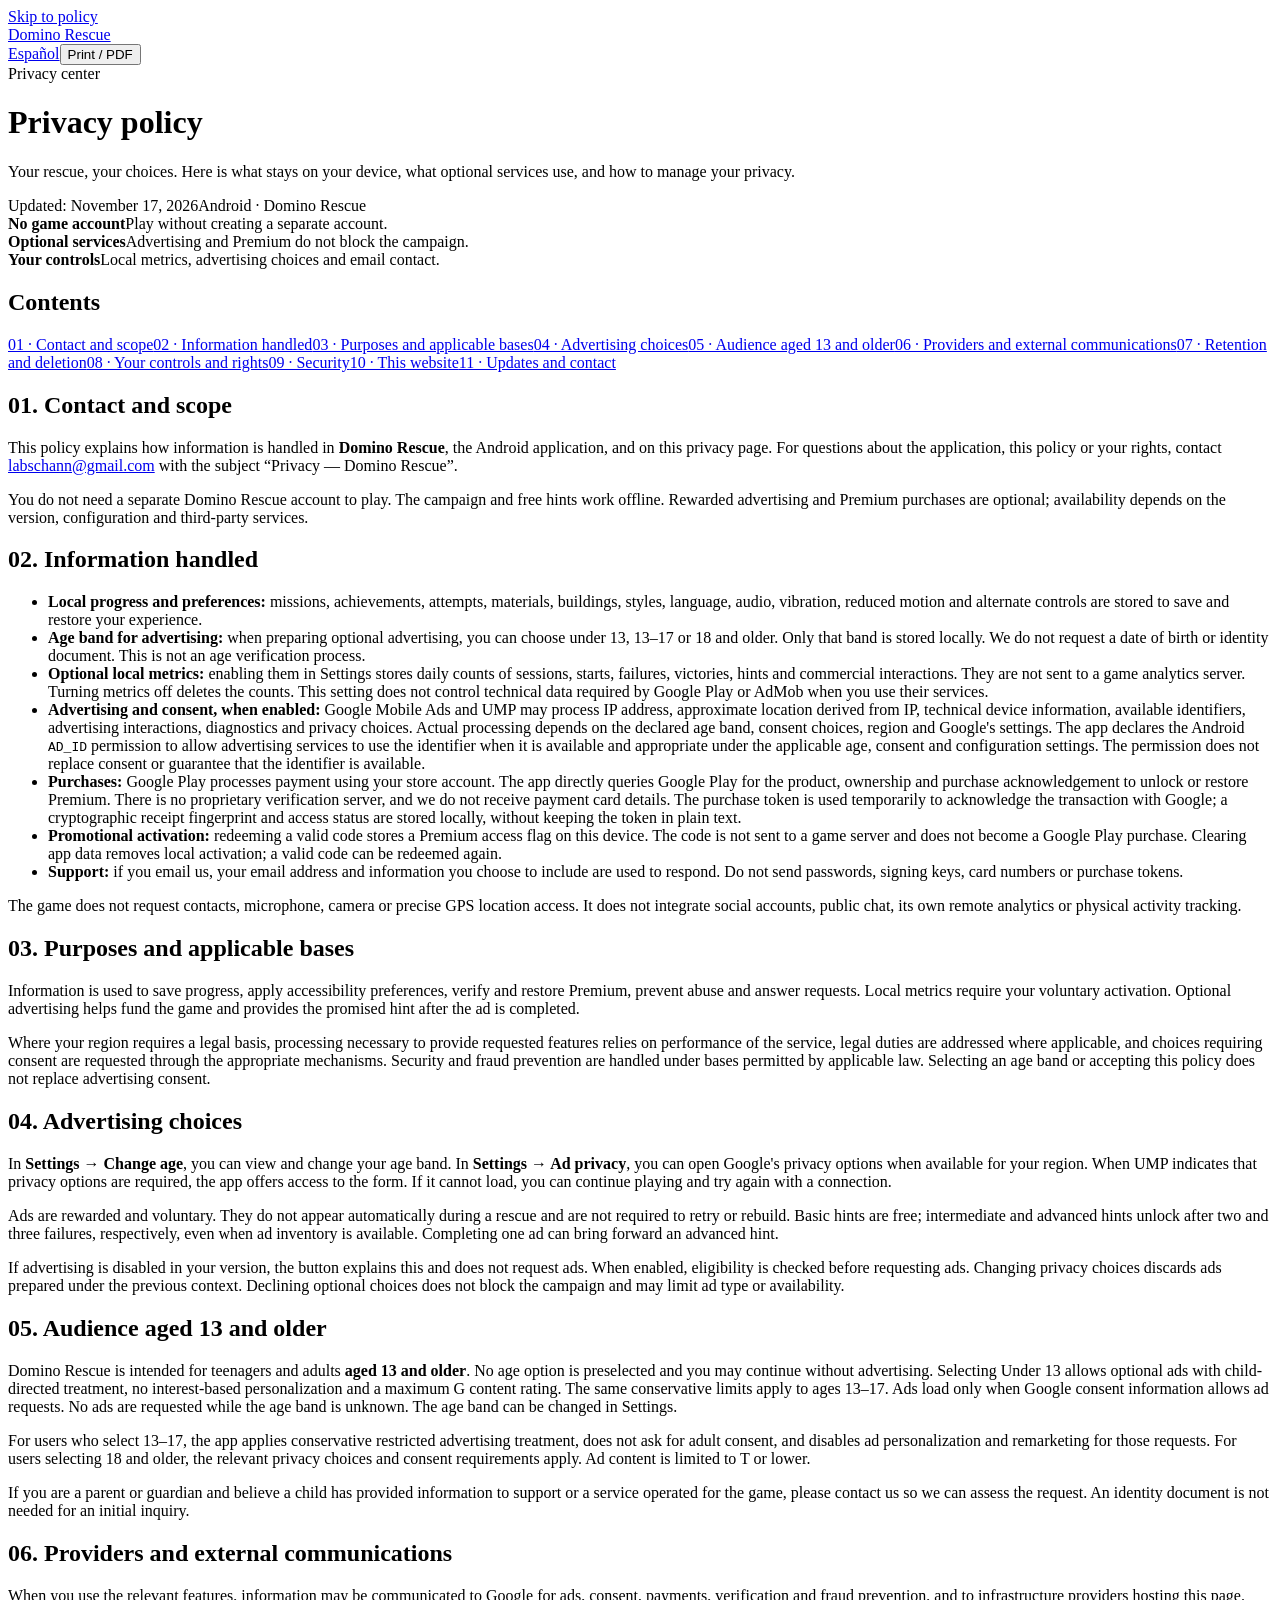
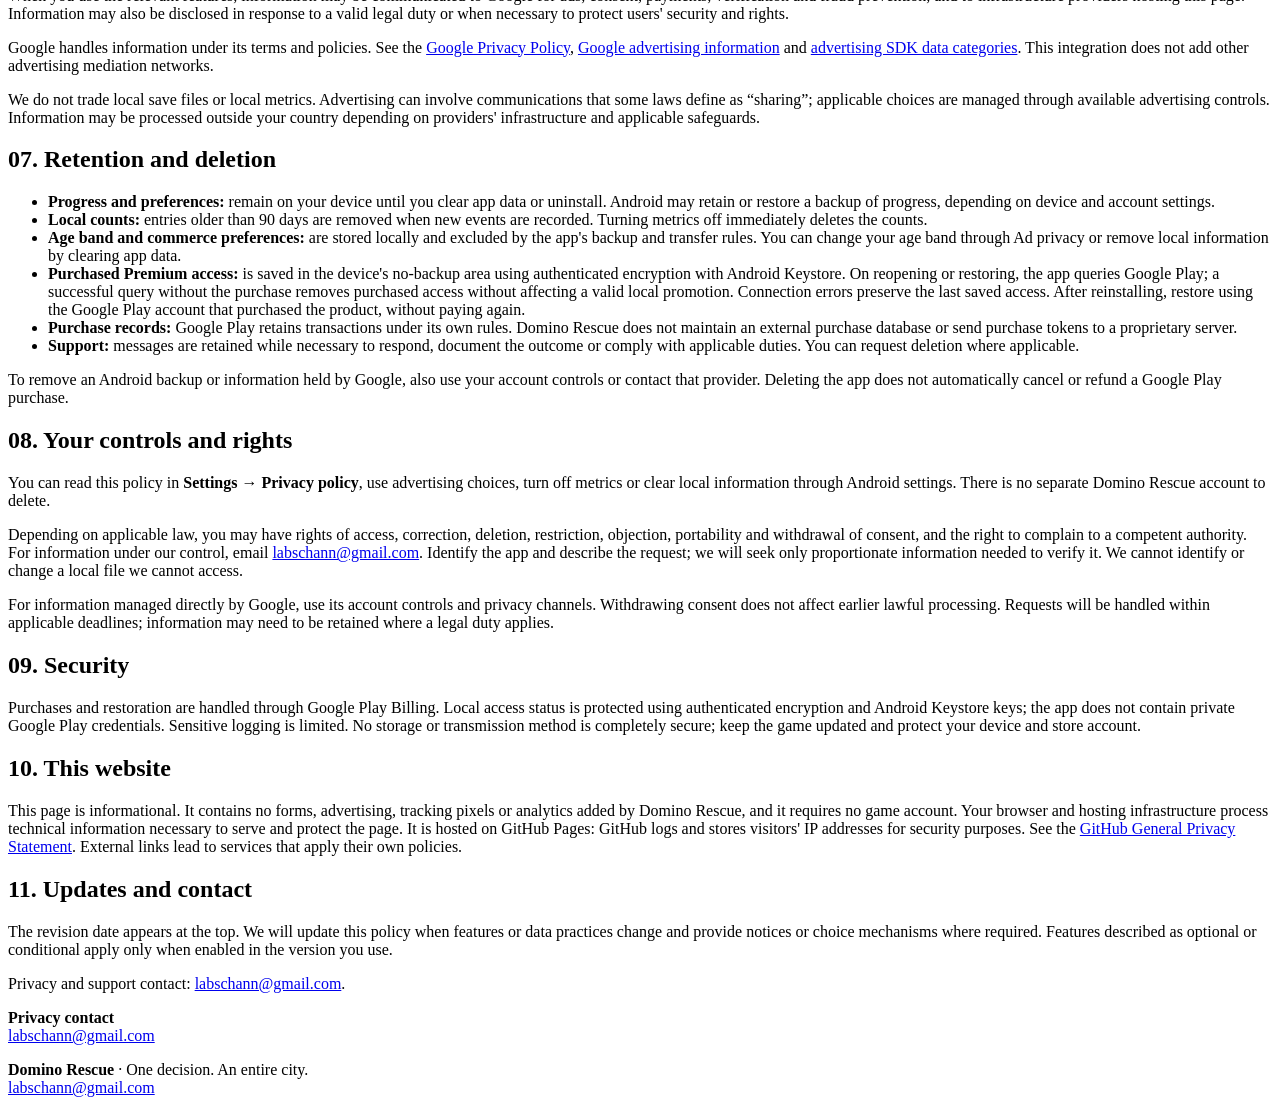
==== commit 4a35f517: "Update child advertising privacy and age settings" ====
--- a/privacy-en.html
+++ b/privacy-en.html
@@ -1,7 +1,7 @@
 <!doctype html>
 <html lang="en"><head><meta charset="utf-8"><meta name="viewport" content="width=device-width,initial-scale=1"><title>Privacy policy · Domino Rescue</title><meta name="description" content="Your rescue, your choices. Here is what stays on your device, what optional services use, and how to manage your privacy."><meta name="referrer" content="no-referrer"><meta http-equiv="Content-Security-Policy" content="default-src 'none'; style-src 'self'; script-src 'self'; img-src 'self'; base-uri 'none'; form-action 'none'"><meta name="theme-color" content="#0c2335"><link rel="stylesheet" href="/domino-rescue-privacidad/styles.css"><link rel="canonical" href="https://labschann.github.io/domino-rescue-privacidad/privacy-en.html"><link rel="alternate" hreflang="es" href="https://labschann.github.io/domino-rescue-privacidad/"><link rel="alternate" hreflang="en" href="https://labschann.github.io/domino-rescue-privacidad/privacy-en.html"></head>
 <body><a class="skip" href="#policy">Skip to policy</a><header><div class="top"><a class="brand" href="/domino-rescue-privacidad/privacy-en.html"><span class="tiles" aria-hidden="true"><i class="tile"></i><i class="tile"></i></span>Domino Rescue</a><div class="tools"><a href="/domino-rescue-privacidad/" lang="es">Español</a><button type="button" id="print">Print / PDF</button></div></div></header>
-<main><div class="hero"><div class="eyebrow">Privacy center</div><h1>Privacy policy</h1><p class="intro">Your rescue, your choices. Here is what stays on your device, what optional services use, and how to manage your privacy.</p><div class="meta"><span>Updated: October 28, 2026</span><span>Android · Domino Rescue</span></div><div class="summary"><div><strong>No game account</strong>Play without creating a separate account.</div><div><strong>Optional services</strong>Advertising and Premium do not block the campaign.</div><div><strong>Your controls</strong>Local metrics, advertising choices and email contact.</div></div></div>
+<main><div class="hero"><div class="eyebrow">Privacy center</div><h1>Privacy policy</h1><p class="intro">Your rescue, your choices. Here is what stays on your device, what optional services use, and how to manage your privacy.</p><div class="meta"><span>Updated: November 17, 2026</span><span>Android · Domino Rescue</span></div><div class="summary"><div><strong>No game account</strong>Play without creating a separate account.</div><div><strong>Optional services</strong>Advertising and Premium do not block the campaign.</div><div><strong>Your controls</strong>Local metrics, advertising choices and email contact.</div></div></div>
 <div class="layout"><nav class="toc" aria-label="Policy contents"><h2>Contents</h2><a href="#responsable">01 · Contact and scope</a><a href="#datos">02 · Information handled</a><a href="#fines">03 · Purposes and applicable bases</a><a href="#anuncios">04 · Advertising choices</a><a href="#menores">05 · Audience aged 13 and older</a><a href="#terceros">06 · Providers and external communications</a><a href="#conservacion">07 · Retention and deletion</a><a href="#derechos">08 · Your controls and rights</a><a href="#seguridad">09 · Security</a><a href="#web">10 · This website</a><a href="#cambios">11 · Updates and contact</a></nav><article id="policy"><section id="responsable"><h2>01. Contact and scope</h2><p>This policy explains how information is handled in <strong>Domino Rescue</strong>, the Android application, and on this privacy page. For questions about the application, this policy or your rights, contact <a href="mailto:labschann@gmail.com">labschann@gmail.com</a> with the subject “Privacy — Domino Rescue”.</p>
 <p>You do not need a separate Domino Rescue account to play. The campaign and free hints work offline. Rewarded advertising and Premium purchases are optional; availability depends on the version, configuration and third-party services.</p></section>
 <section id="datos"><h2>02. Information handled</h2><ul><li><strong>Local progress and preferences:</strong> missions, achievements, attempts, materials, buildings, styles, language, audio, vibration, reduced motion and alternate controls are stored to save and restore your experience.</li>
@@ -14,10 +14,10 @@
 <p>The game does not request contacts, microphone, camera or precise GPS location access. It does not integrate social accounts, public chat, its own remote analytics or physical activity tracking.</p></section>
 <section id="fines"><h2>03. Purposes and applicable bases</h2><p>Information is used to save progress, apply accessibility preferences, verify and restore Premium, prevent abuse and answer requests. Local metrics require your voluntary activation. Optional advertising helps fund the game and provides the promised hint after the ad is completed.</p>
 <p>Where your region requires a legal basis, processing necessary to provide requested features relies on performance of the service, legal duties are addressed where applicable, and choices requiring consent are requested through the appropriate mechanisms. Security and fraud prevention are handled under bases permitted by applicable law. Selecting an age band or accepting this policy does not replace advertising consent.</p></section>
-<section id="anuncios"><h2>04. Advertising choices</h2><p>In <strong>Settings → Ad privacy</strong>, you can view the advertising status, change your age band and open Google's privacy options when available for your region. When UMP indicates that privacy options are required, the app offers access to the form. If it cannot load, you can continue playing and try again with a connection.</p>
+<section id="anuncios"><h2>04. Advertising choices</h2><p>In <strong>Settings → Change age</strong>, you can view and change your age band. In <strong>Settings → Ad privacy</strong>, you can open Google's privacy options when available for your region. When UMP indicates that privacy options are required, the app offers access to the form. If it cannot load, you can continue playing and try again with a connection.</p>
 <p>Ads are rewarded and voluntary. They do not appear automatically during a rescue and are not required to retry or rebuild. Basic hints are free; intermediate and advanced hints unlock after two and three failures, respectively, even when ad inventory is available. Completing one ad can bring forward an advanced hint.</p>
 <p>If advertising is disabled in your version, the button explains this and does not request ads. When enabled, eligibility is checked before requesting ads. Changing privacy choices discards ads prepared under the previous context. Declining optional choices does not block the campaign and may limit ad type or availability.</p></section>
-<section id="menores"><h2>05. Audience aged 13 and older</h2><p>Domino Rescue is intended for teenagers and adults <strong>aged 13 and older</strong>. No age option is preselected and you may continue without advertising. Neither advertising nor advertising consent requests are started when age is unknown or under 13.</p>
+<section id="menores"><h2>05. Audience aged 13 and older</h2><p>Domino Rescue is intended for teenagers and adults <strong>aged 13 and older</strong>. No age option is preselected and you may continue without advertising. Selecting Under 13 allows optional ads with child-directed treatment, no interest-based personalization and a maximum G content rating. The same conservative limits apply to ages 13–17. Ads load only when Google consent information allows ad requests. No ads are requested while the age band is unknown. The age band can be changed in Settings.</p>
 <p>For users who select 13–17, the app applies conservative restricted advertising treatment, does not ask for adult consent, and disables ad personalization and remarketing for those requests. For users selecting 18 and older, the relevant privacy choices and consent requirements apply. Ad content is limited to T or lower.</p>
 <p>If you are a parent or guardian and believe a child has provided information to support or a service operated for the game, please contact us so we can assess the request. An identity document is not needed for an initial inquiry.</p></section>
 <section id="terceros"><h2>06. Providers and external communications</h2><p>When you use the relevant features, information may be communicated to Google for ads, consent, payments, verification and fraud prevention, and to infrastructure providers hosting this page. Information may also be disclosed in response to a valid legal duty or when necessary to protect users' security and rights.</p>
@@ -37,4 +37,4 @@
 <section id="web"><h2>10. This website</h2><p>This page is informational. It contains no forms, advertising, tracking pixels or analytics added by Domino Rescue, and it requires no game account. Your browser and hosting infrastructure process technical information necessary to serve and protect the page. It is hosted on GitHub Pages: GitHub logs and stores visitors' IP addresses for security purposes. See the <a href="https://docs.github.com/en/site-policy/privacy-policies/github-general-privacy-statement">GitHub General Privacy Statement</a>. External links lead to services that apply their own policies.</p></section>
 <section id="cambios"><h2>11. Updates and contact</h2><p>The revision date appears at the top. We will update this policy when features or data practices change and provide notices or choice mechanisms where required. Features described as optional or conditional apply only when enabled in the version you use.</p>
 <p>Privacy and support contact: <a href="mailto:labschann@gmail.com">labschann@gmail.com</a>.</p></section><p class="contact"><strong>Privacy contact</strong><br><a href="mailto:labschann@gmail.com">labschann@gmail.com</a></p></article></div></main>
-<footer><strong>Domino Rescue</strong> · One decision. An entire city.<br><a href="mailto:labschann@gmail.com">labschann@gmail.com</a></footer><script src="/domino-rescue-privacidad/page.js" defer></script></body></html>+<footer><strong>Domino Rescue</strong> · One decision. An entire city.<br><a href="mailto:labschann@gmail.com">labschann@gmail.com</a></footer><script src="/domino-rescue-privacidad/page.js" defer></script></body></html>
